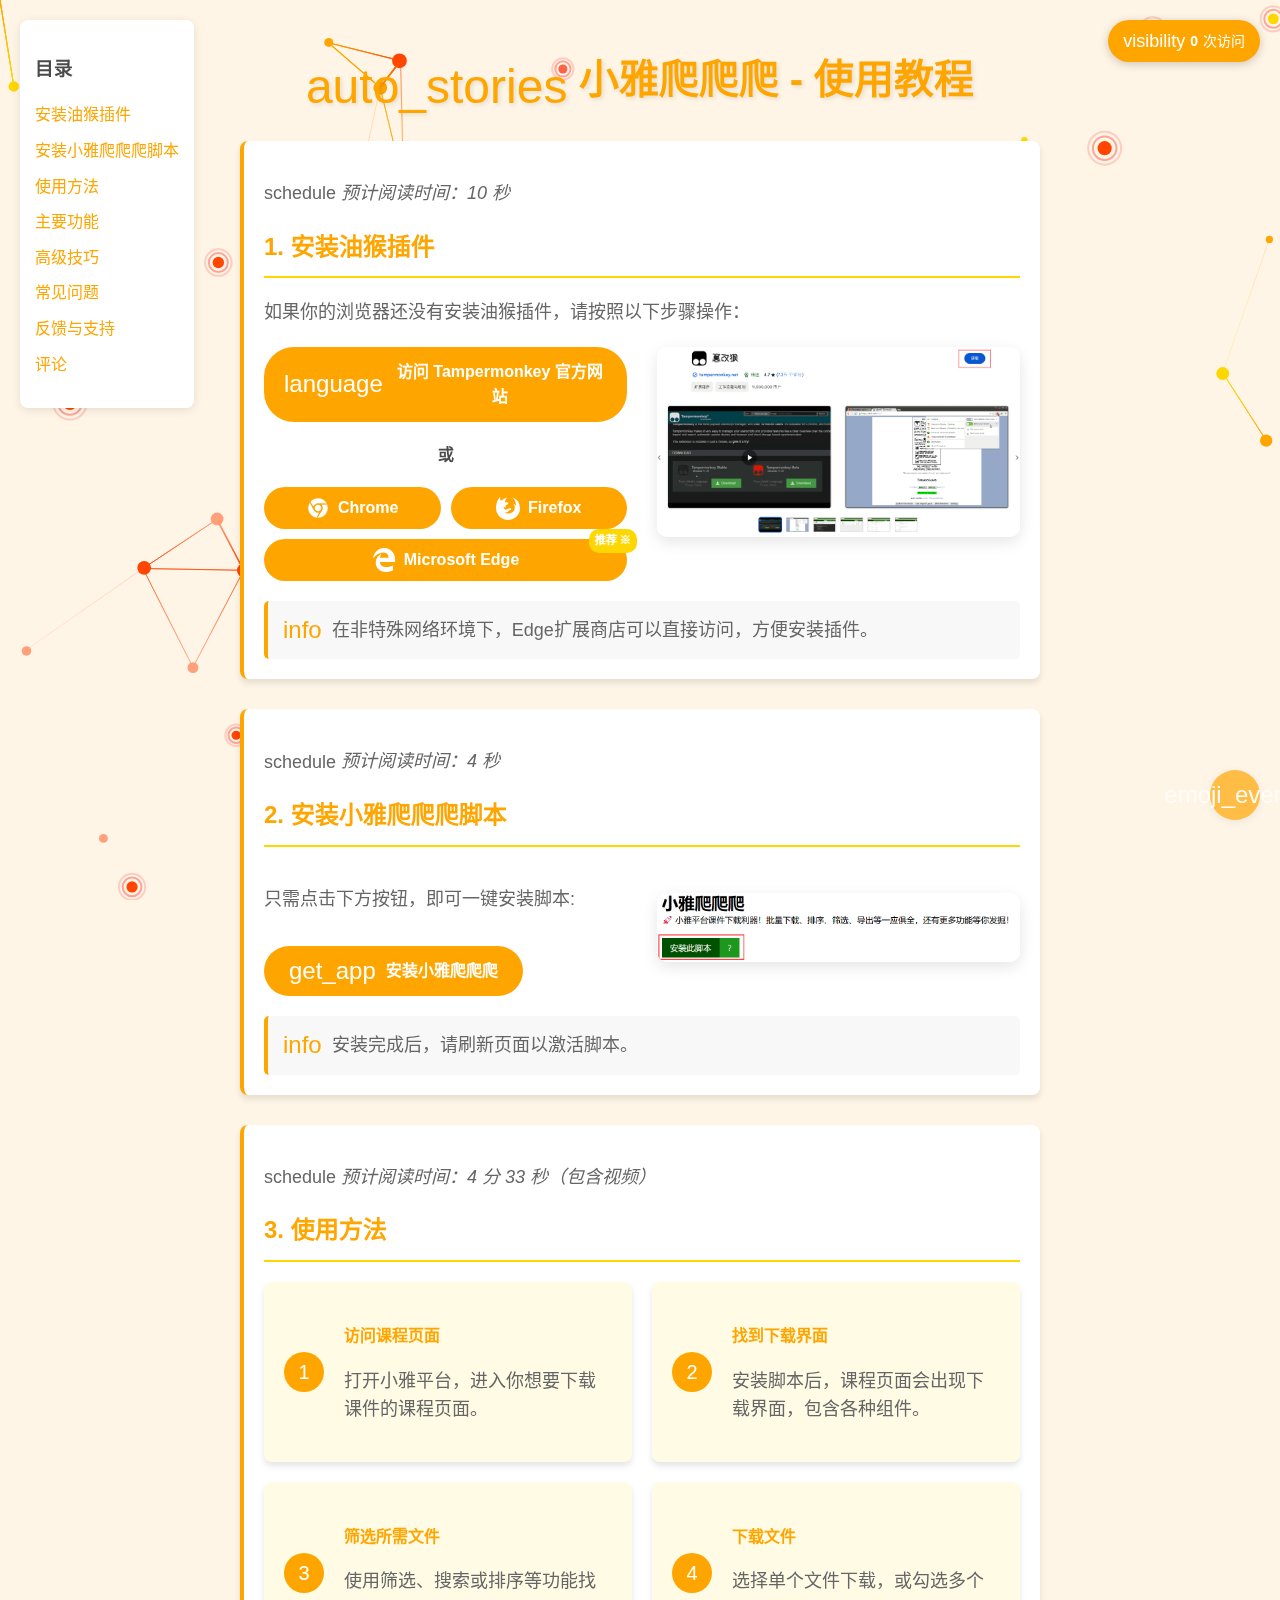
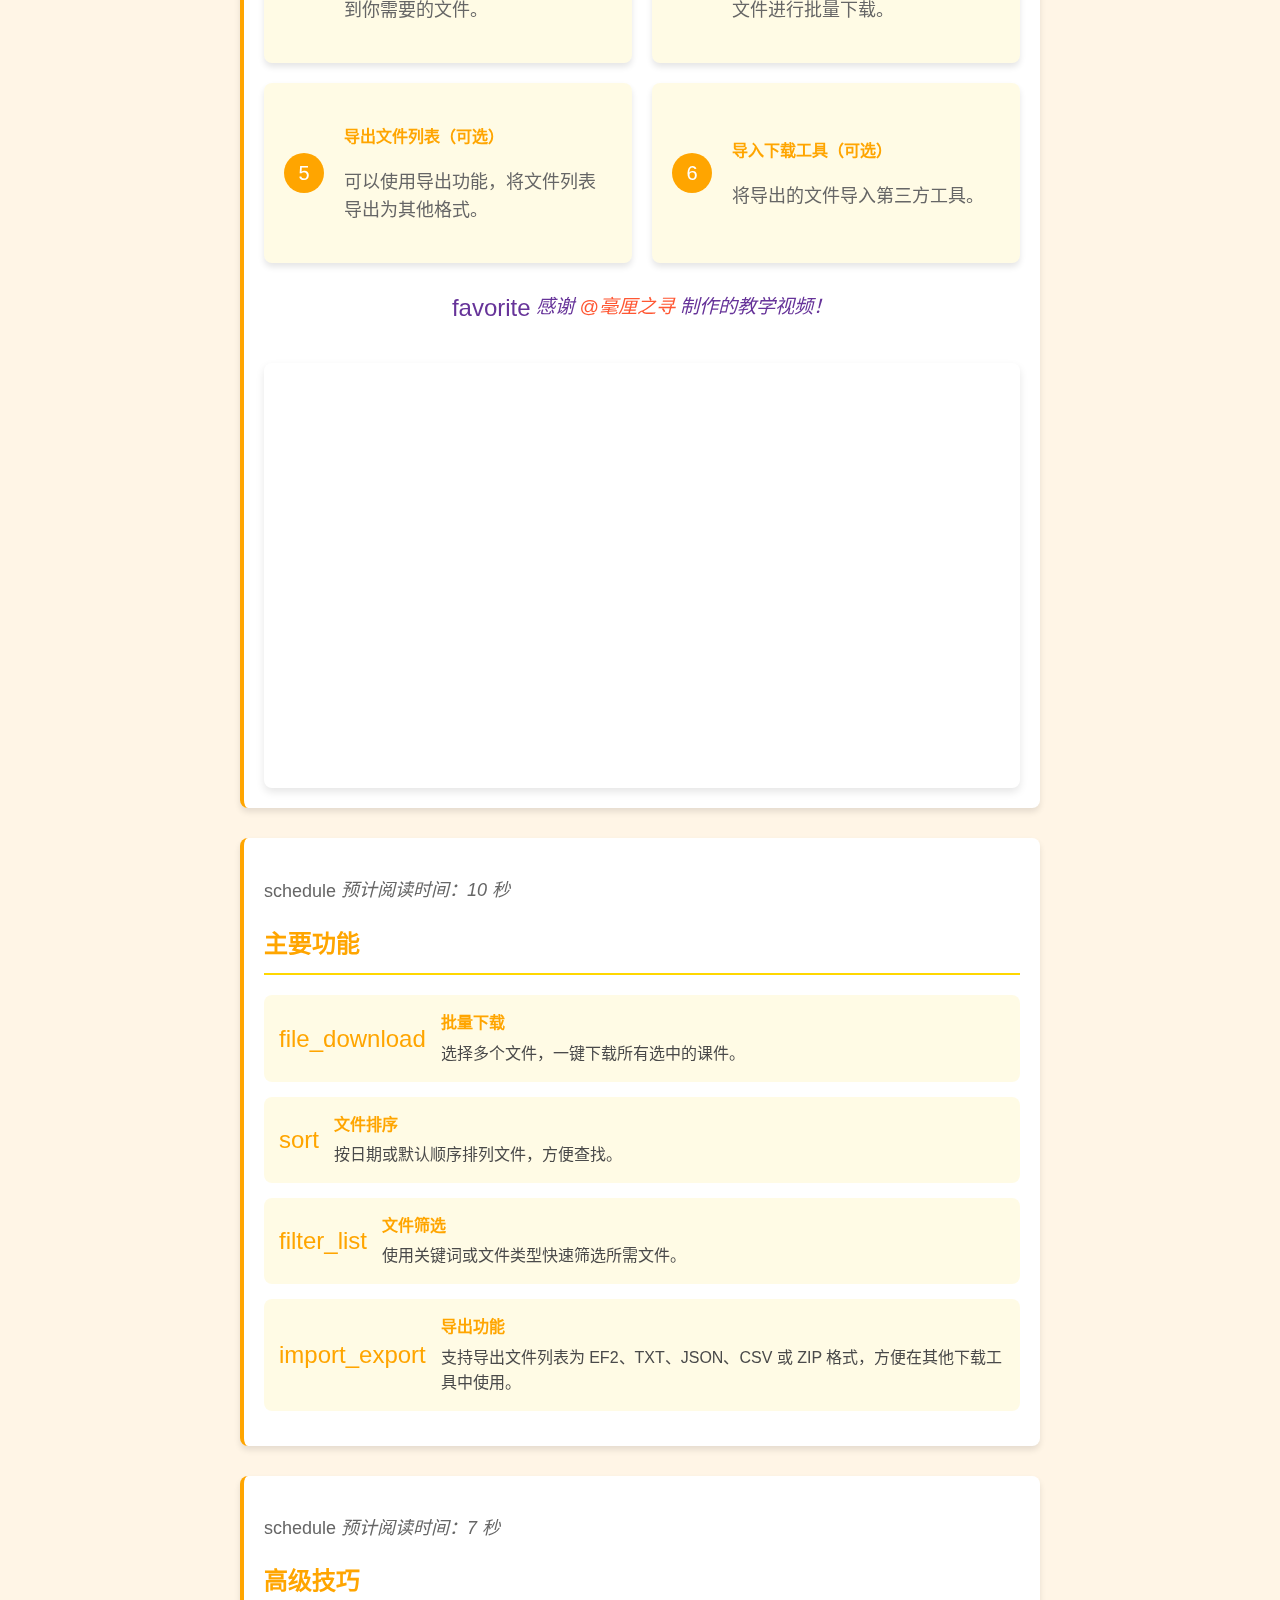
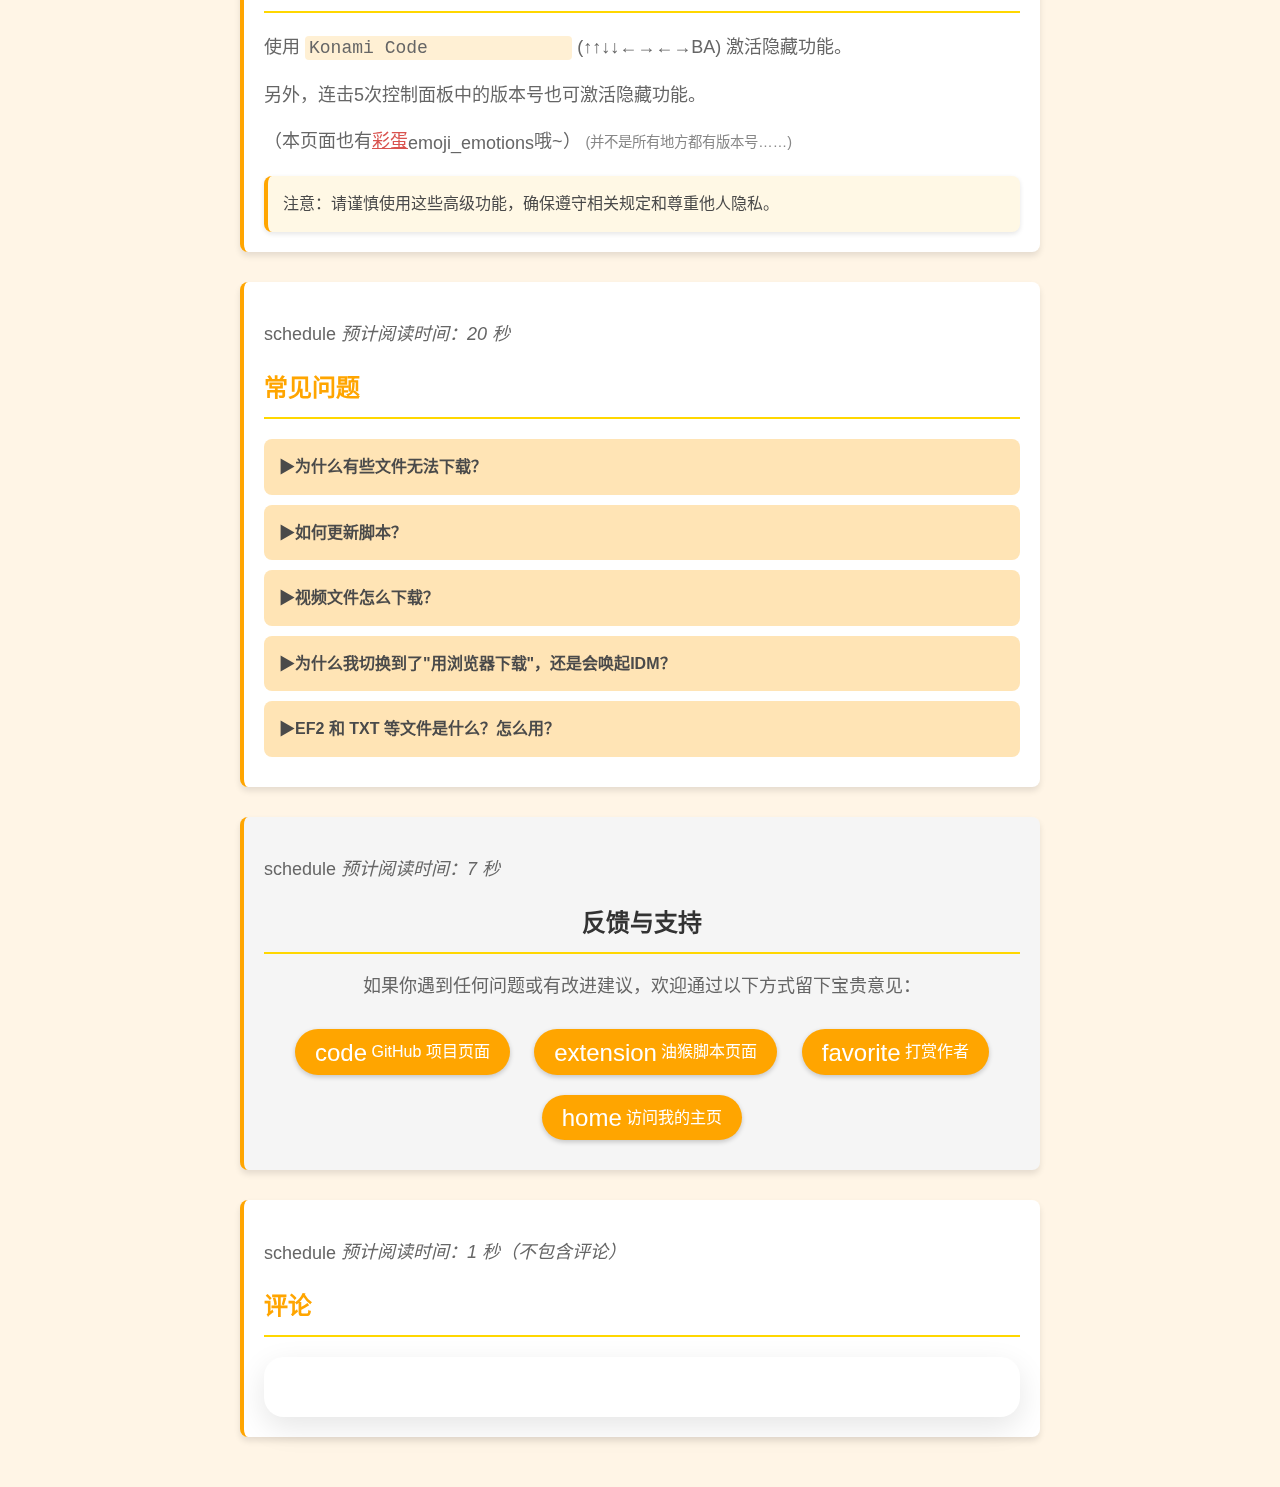
==== 小雅爬爬爬.html @ ee0d3dd4 "Add files via upload" ====
<!DOCTYPE html>
<html lang="zh-CN">

<head>
    <meta charset="UTF-8">
    <meta name="viewport" content="width=device-width, initial-scale=1.0">
    <title>小雅爬爬爬 - 使用教程</title>
    <link rel="stylesheet" type="text/css" href="CSS/stylesheet.css">
    <script src="https://cdn.jsdelivr.net/npm/leancloud-storage/dist/av-min.js"></script>
    <script src='//unpkg.com/valine/dist/Valine.min.js'></script>
</head>
<audio id="achievement-sound" preload="auto">
    <source src="audio/steam_achievement.mp3" type="audio/mpeg">
</audio>

<body>
    <div id="sound-prompt" class="sound-prompt">
        <i class="material-icons">volume_up</i>
        <span>点击或按任意键以启用声音</span>
    </div>
    <div id="progress-bar"></div>
    <div id="toc">
        <h3>目录</h3>
        <ul>
            <li><a href="#install-tampermonkey" class="toc-link">安装油猴插件</a></li>
            <li><a href="#install-script" class="toc-link">安装小雅爬爬爬脚本</a></li>
            <li><a href="#usage" class="toc-link">使用方法</a></li>
            <li><a href="#features" class="toc-link">主要功能</a></li>
            <li><a href="#advanced-tips" class="toc-link">高级技巧</a></li>
            <li><a href="#faq" class="toc-link">常见问题</a></li>
            <li><a href="#feedback" class="toc-link">反馈与支持</a></li>
            <li><a href="#comments" class="toc-link">评论</a></li>
        </ul>
    </div>
    <canvas id="background-canvas"></canvas>
    <h1><i class="material-icons" style="font-size: 1.2em; vertical-align: bottom;">auto_stories</i> 小雅爬爬爬 - 使用教程
    </h1>

    <div id="install-tampermonkey" class="section">
        <h2>1. 安装油猴插件</h2>
        <p>如果你的浏览器还没有安装油猴插件，请按照以下步骤操作：</p>
        <div class="install-tampermonkey-container">
            <div class="install-tampermonkey-text">
                <div class="install-options">
                    <a href="https://www.tampermonkey.net/" target="_blank" class="install-option">
                        <i class="material-icons">language</i>
                        访问 Tampermonkey 官方网站
                    </a>
                    <div class="or-divider">或</div>
                    <div class="browser-options">
                        <a href="https://chrome.google.com/webstore/detail/tampermonkey/dhdgffkkebhmkfjojejmpbldmpobfkfo?hl=zh-CN"
                            target="_blank" class="browser-option">
                            <svg class="icon" viewBox="0 0 1024 1024" xmlns="http://www.w3.org/2000/svg" width="24"
                                height="24">
                                <path
                                    d="M371.8 512c0 77.5 62.7 140.2 140.2 140.2S652.2 589.5 652.2 512 589.5 371.8 512 371.8 371.8 434.4 371.8 512z"
                                    fill="#ffffff"></path>
                                <path
                                    d="M900 362.4l-234.3 12.1c63.6 74.3 64.6 181.5 11.1 263.7l-188 289.2c78 4.2 158.4-12.9 231.2-55.2 180-104 253-322.1 180-509.8zM320.3 591.9L163.8 284.1C121 349.5 96 428 96 512c0 208 152.3 380.3 351.4 410.8l106.9-209.4c-96.6 18.2-189.9-34.8-234-121.5zM538.8 306.4l344.4 18.1C848 254.7 792.6 194 719.8 151.7 653.9 113.6 581.5 95.5 510.5 96c-122.5 0.5-242.2 55.2-322.1 154.5l128.2 196.9c32-91.9 124.8-146.7 222.2-141z"
                                    fill="#ffffff"></path>
                            </svg>
                            Chrome
                        </a>
                        <a href="https://addons.mozilla.org/zh-CN/firefox/addon/tampermonkey/" target="_blank"
                            class="browser-option">
                            <svg class="icon" viewBox="0 0 1024 1024" xmlns="http://www.w3.org/2000/svg" width="24"
                                height="24">
                                <path
                                    d="M516 1024q-161.714286 0-288.285714-86T39.428571 710.285714Q6.285714 635.428571 1.142857 538.285714t14.857143-190 63.428571-178.285714T181.714286 31.428571l-6.285715 160.571429q6.285714-8 38.857143-8.857143t40 8.857143q24-46.285714 91.714286-78.857143T480 79.428571q-30.857143 25.714286-68.285714 84.857143T378.285714 257.714286q14.285714 4.571429 35.714286 7.714285t36 4.285715 38.857143 2.285714 28.857143 1.714286q8.571429 2.857143 5.428571 26T505.714286 342.857143q-2.857143 4-9.428572 10.571428T464 373.714286t-57.714286 19.428571l8.571429 108-79.428572-38.285714q-10.285714 24.571429-4.285714 46.571428t20.571429 38 37.428571 23.714286 46.285714 3.714286q29.142857-5.142857 56-19.714286t47.714286-25.714286T581.142857 519.428571q34.857143 2.285714 51.142857 18.857143t11.142857 37.142857q-0.571429 1.142857-1.428571 3.142858t-4.857143 7.142857-10.285714 8.857143-18 6-26.571429 0.571428q-34.285714 54.285714-82.571428 77.428572T380 695.428571q42.285714 34.857143 92.857143 47.142858t96.285714 3.428571 88.285714-29.714286 73.142858-50 46-59.428571q24.571429-52 22.285714-110T777.428571 389.142857 732.571429 317.714286q49.714286 21.714286 78.285714 45.428571t44 64.285714q8.571429-97.142857-32.857143-196T702.285714 69.142857q151.428571 44 235.428572 159.714286T1024 524.571429q1.142857 72.571429-23.142857 145.714285T930.285714 806.285714t-108 112-141.428571 77.428572T516 1024z"
                                    fill="#ffffff" />
                            </svg>
                            Firefox
                        </a>
                        <a href="https://microsoftedge.microsoft.com/addons/detail/tampermonkey/iikmkjmpaadaobahmlepeloendndfphd"
                            target="_blank" class="browser-option recommended">
                            <svg class="icon" viewBox="0 0 1024 1024" xmlns="http://www.w3.org/2000/svg" width="24"
                                height="24">
                                <path
                                    d="M39.428571 454.285714h0.571429q9.142857-72 33.428571-138t65.714286-124 95.714286-100.571428T362.571429 24.571429 520.571429 0q132 0 236.571428 60.285714T925.142857 233.714286q59.428571 106.857143 59.428572 252.571428v107.428572H341.714286q0.571429 63.428571 30.571428 110T450.285714 773.714286t108.285715 32.571428 121.714285 1.714286 118.857143-26.571429T898.285714 733.142857v215.428572q-52.571429 31.428571-131.142857 52.571428t-178.571428 21.714286-180.571429-30.285714q-108-41.714286-178-142.285715T158.857143 637.714286q-1.714286-138.285714 63.428571-235.428572t185.714286-153.142857q-27.428571 34.285714-44.571429 71.714286T337.142857 412h362.857143q4.571429-44-4.571429-80t-26.857142-58-40.285715-38-46-23.428571-42.857143-11.714286-32-4.857143l-12.571428-0.571429q-77.142857 2.857143-148.285714 25.428572T218.857143 280.571429 118.285714 360.857143 39.428571 454.285714z"
                                    fill="#ffffff" />
                            </svg>
                            Microsoft Edge
                            <span class="recommended-badge">推荐 ※</span>
                        </a>
                    </div>
                </div>
            </div>
            <div class="install-tampermonkey-image">
                <img src="images/install-tampermonkey.png" alt="安装油猴插件截图" class="tampermonkey-screenshot">
            </div>
        </div>
        <div class="install-note">
            <i class="material-icons">info</i>
            <p>在非特殊网络环境下，Edge扩展商店可以直接访问，方便安装插件。</p>
        </div>
    </div>

    <div id="install-script" class="section">
        <h2>2. 安装小雅爬爬爬脚本</h2>
        <div class="install-container">
            <div class="install-text">
                <p>只需点击下方按钮，即可一键安装脚本:</p>
                <a href="https://greasyfork.org/zh-CN/scripts/488536-%E5%B0%8F%E9%9B%85%E7%88%AC%E7%88%AC%E7%88%AC"
                    target="_blank" class="install-button">
                    <i class="material-icons">get_app</i>
                    安装小雅爬爬爬
                </a>
            </div>
            <div class="install-image">
                <img src="images/install-script.png" alt="安装脚本界面截图" class="install-screenshot">
            </div>
        </div>
        <div class="install-note">
            <i class="material-icons">info</i>
            <p>安装完成后，请刷新页面以激活脚本。</p>
        </div>
    </div>

    <div id="usage" class="section">
        <h2>3. 使用方法</h2>
        <div class="usage-steps">
            <div class="step">
                <div class="step-number">1</div>
                <div class="step-content">
                    <h4>访问课程页面</h4>
                    <p>打开小雅平台，进入你想要下载课件的课程页面。</p>
                </div>
            </div>
            <div class="step">
                <div class="step-number">2</div>
                <div class="step-content">
                    <h4>找到下载界面</h4>
                    <p>安装脚本后，课程页面会出现下载界面，包含各种组件。</p>
                </div>
            </div>
            <div class="step">
                <div class="step-number">3</div>
                <div class="step-content">
                    <h4>筛选所需文件</h4>
                    <p>使用筛选、搜索或排序等功能找到你需要的文件。</p>
                </div>
            </div>
            <div class="step">
                <div class="step-number">4</div>
                <div class="step-content">
                    <h4>下载文件</h4>
                    <p>选择单个文件下载，或勾选多个文件进行批量下载。</p>
                </div>
            </div>
            <div class="step">
                <div class="step-number">5</div>
                <div class="step-content">
                    <h4>导出文件列表（可选）</h4>
                    <p>可以使用导出功能，将文件列表导出为其他格式。</p>
                </div>
            </div>
            <div class="step">
                <div class="step-number">6</div>
                <div class="step-content">
                    <h4>导入下载工具（可选）</h4>
                    <p>将导出的文件导入第三方工具。</p>
                </div>
            </div>
        </div>
        <div class="video-wrapper">
            <p class="video-credit">
                <span class="material-icons pulse">favorite</span>
                感谢 <a href="https://space.bilibili.com/447984324" target="_blank">@毫厘之寻</a> 制作的教学视频！
            </p>
            <div class="video-container">
                <iframe
                    src="//player.bilibili.com/player.html?isOutside=true&aid=112854359345642&bvid=BV192ereHEfa&cid=500001628619331&p=1&autoplay=0"
                    allowfullscreen></iframe>
            </div>
        </div>
    </div>

    <div id="features" class="section">
        <h2>主要功能</h2>
        <div class="feature">
            <i class="material-icons feature-icon">file_download</i>
            <div class="feature-content">
                <div class="feature-title">批量下载</div>
                <div>选择多个文件，一键下载所有选中的课件。</div>
            </div>
        </div>
        <div class="feature">
            <i class="material-icons feature-icon">sort</i>
            <div class="feature-content">
                <div class="feature-title">文件排序</div>
                <div>按日期或默认顺序排列文件，方便查找。</div>
            </div>
        </div>
        <div class="feature">
            <i class="material-icons feature-icon">filter_list</i>
            <div class="feature-content">
                <div class="feature-title">文件筛选</div>
                <div>使用关键词或文件类型快速筛选所需文件。</div>
            </div>
        </div>
        <div class="feature">
            <i class="material-icons feature-icon">import_export</i>
            <div class="feature-content">
                <div class="feature-title">导出功能</div>
                <div>支持导出文件列表为 EF2、TXT、JSON、CSV 或 ZIP 格式，方便在其他下载工具中使用。</div>
            </div>
        </div>
    </div>


    <div id="advanced-tips" class="section">
        <h2>高级技巧</h2>
        <p>使用 <code>Konami Code<span class="hidden-text">(Fxxk Konami)</span></code> (↑↑↓↓←→←→BA) 激活隐藏功能。</p>
        <p>另外，连击5次控制面板中的版本号也可激活隐藏功能。</p>
        <p>（本页面也有<span id="easter-egg-trigger">彩蛋</span><i class="material-icons"
                style="font-size: 1em; vertical-align: middle; cursor: pointer;">emoji_emotions</i>哦~）
            <span style="font-size: 0.8em; color: #888;">(并不是所有地方都有版本号……)</span>
        </p>
        <div class="note">
            注意：请谨慎使用这些高级功能，确保遵守相关规定和尊重他人隐私。
        </div>
    </div>

    <div id="faq" class="section">
        <h2>常见问题</h2>
        <details>
            <summary class="faq-toggle">为什么有些文件无法下载？</summary>
            <div class="faq-content">
                <p>确保你能正常访问这些文件，并检查网络连接是否正常。</p>
            </div>
        </details>
        <details>
            <summary class="faq-toggle">如何更新脚本？</summary>
            <div class="faq-content">
                <p>脚本会自动检查更新，你也可以在油猴扩展中手动检查更新。</p>
            </div>
        </details>
        <details>
            <summary class="faq-toggle">视频文件怎么下载？</summary>
            <div class="faq-content">
                <p>脚本支持抓取视频链接，可以复制或直接打开下载。</p>
            </div>
        </details>
        <details>
            <summary class="faq-toggle">为什么我切换到了"用浏览器下载"，还是会唤起IDM？</summary>
            <div class="faq-content">
                <p>IDM会截获大多数下载请求，必要的话可以关闭IDM的浏览器插件。</p>
            </div>
        </details>
        <details>
            <summary class="faq-toggle">EF2 和 TXT 等文件是什么？怎么用？</summary>
            <div class="faq-content">
                <p>导出文件列表为 EF2、TXT、JSON、CSV 或 ZIP 格式，可以方便地将下载链接导入到其他下载工具或软件中。
                <ul>
                    <li><strong>EF2:</strong> 专门用于存储下载链接的格式，可以被IDM识别。 <strong class="badge">IDM专属</strong></li>
                    <li><strong>TXT:</strong> 纯文本文件，可以导入至绝大多数下载工具中。 <strong class="badge">几乎通用</strong></li>
                    <li><strong>JSON:</strong> 轻量级的数据交换格式，可以被许多编程语言解析。 <strong class="badge">结构化数据</strong></li>
                    <li><strong>CSV:</strong> 以逗号分隔值的表格数据格式，可以被电子表格软件打开。 <strong class="badge">电子表格</strong></li>
                    <li><strong>ZIP:</strong> 压缩文件格式，可以将多个文件打包成一个文件。 <strong class="badge">压缩文件</strong></li>
                </ul>
            </div>
        </details>
    </div>

    <div id="feedback" class="section">
        <h2>反馈与支持</h2>
        <p>如果你遇到任何问题或有改进建议，欢迎通过以下方式留下宝贵意见：</p>
        <div class="feedback-buttons">
            <a href="https://github.com/zygame1314/XiaoyaDownloader" target="_blank" class="feedback-button">
                <i class="material-icons">code</i>
                <span>GitHub 项目页面</span>
            </a>
            <a href="https://greasyfork.org/zh-CN/scripts/488536-%E5%B0%8F%E9%9B%85%E7%88%AC%E7%88%AC%E7%88%AC"
                target="_blank" class="feedback-button">
                <i class="material-icons">extension</i>
                <span>油猴脚本页面</span>
            </a>
            <a href="#" class="feedback-button" id="donateButton">
                <i class="material-icons">favorite</i>
                <span>打赏作者</span>
            </a>
            <a href="https://zygame1314.site" target="_blank" class="feedback-button">
                <i class="material-icons">home</i> 访问我的主页
            </a>
        </div>
    </div>

    <div id="visit-counter">
        <i class="material-icons">visibility</i>
        <span id="pageviews">0</span> 次访问
    </div>

    <div id="comments" class="section">
        <h2>评论</h2>
        <div id="vcomments"></div>
    </div>

    <div id="donateModal" class="modal">
        <div class="modal-content">
            <span class="close">&times;</span>
            <h2>谢谢你的好意！</h2>
            <p class="emoji">( ˶ˆ꒳ˆ˵ )</p>
            <p>打赏就不用啦~</p>
            <p>你的支持就是我最大的动力！</p>
            <div class="heart-container">
                <div class="heart"></div>
            </div>
        </div>
    </div>

    <button id="back-to-top" title="返回顶部">
        <span class="material-icons">arrow_upward</span>
    </button>

    <div id="transition-ball">
        <canvas id="particle-canvas"></canvas>
    </div>

    <div id="achievement-popup">
        <div class="achievement-content">
            <img src="" alt="成就图标" id="achievement-icon">
            <div class="achievement-text">
                <h3 id="achievement-title">成就名称</h3>
                <p id="achievement-description">成就描述</p>
            </div>
        </div>
    </div>

    <button id="view-achievements" title="查看成就">
        <span class="material-icons">emoji_events</span>
    </button>

    <div id="achievements-modal" class="modal">
        <div class="modal-content">
            <span class="close">&times;</span>
            <h2>成就列表</h2>
            <div id="achievements-list-container">
                <div id="achievements-list"></div>
            </div>
            <div id="pagination">
                <button id="prev-page">上一页</button>
                <span id="page-info"></span>
                <button id="next-page">下一页</button>
            </div>
        </div>
    </div>

    <script src="JavaScript/main.js"></script>
</body>

</html>
---- CSS/stylesheet.css ----
:root {
    --primary-color: #FFA500;
    --secondary-color: #FFD700;
    --background-color: #FFF5E6;
    --text-color: #4A4A4A;
    --section-bg-color: #FFFFFF;
    --achievement-bg-color: #f0f0f0;
    --achievement-unlocked-bg-color: #e6ffe6;
    --achievement-locked-color: #888;
    --achievement-unlocked-color: #4CAF50;
    --modal-bg-color: #fefefe;
    --icon-color: white;
}

body {
    position: relative;
    z-index: 1;
    font-family: 'Microsoft YaHei', Arial, sans-serif;
    line-height: 1.6;
    color: var(--text-color);
    max-width: 800px;
    margin: 0 auto;
    padding: 20px;
    background-color: var(--background-color);
}

/* 夜间模式样式 */
body.night-mode {
    --background-color: #333;
    --text-color: #fff;
    --section-bg-color: #444;
    --achievement-bg-color: #555;
    --achievement-unlocked-bg-color: #2a472a;
    --achievement-locked-color: #aaa;
    --achievement-unlocked-color: #6FBF73;
    --modal-bg-color: #222;
    --icon-color: #555;
}

body.night-mode .badge {
    background-color: #FFD700;
    color: black;
}

body.night-mode .section {
    background-color: #444;
    box-shadow: 0 2px 5px rgba(0, 0, 0, 0.3);
}

body.night-mode #toc {
    background-color: #222;
    color: #ddd;
}

body.night-mode #toc a {
    color: #f0f0f0;
}

body.night-mode #toc a:hover,
body.night-mode #toc a.active {
    color: #fda400;
}

body.night-mode summary {
    background-color: #333;
    color: #eee;
}

body.night-mode .recommended-badge {
    background-color: #ffc107;
    color: #343a40;
}

body.night-mode .install-note {
    background-color: #343a40;
    border-left-color: #ffc107;
}

body.night-mode .install-note .material-icons {
    color: #ffc107;
}

body.night-mode .install-note p {
    color: #f8f9fa;
}

body.night-mode #advanced-tips .note {
    background-color: #3e3e3e;
    border-left-color: #ff9800;
    color: #f8f9fa;
}

body.night-mode .install-option,
body.night-mode .browser-option {
    background-color: #343a40;
    color: #f8f9fa;
    border: 1px solid #555;
    box-shadow: 0 2px 4px rgba(0, 0, 0, 0.2);
}

body.night-mode .install-button {
    background-color: #343a40;
    color: #f8f9fa;
    border: 1px solid #555;
    box-shadow: 0 2px 4px rgba(0, 0, 0, 0.2);
}

body.night-mode .install-option:hover,
body.night-mode .browser-option:hover {
    background-color: #454d55;
    color: #f8f9fa;
    border-color: #6c757d;
    box-shadow: 0 4px 8px rgba(0, 0, 0, 0.3);
}

body.night-mode .install-button:hover {
    background-color: #454d55;
    color: #f8f9fa;
    border-color: #6c757d;
    box-shadow: 0 4px 8px rgba(0, 0, 0, 0.3);
}

body.night-mode #feedback {
    background-color: #222;
    color: #eee;
}

body.night-mode #feedback h2 {
    color: #fff;
}

body.night-mode .feedback-button {
    background-color: #555;
    color: #fff;
}

body.night-mode .feedback-button:hover {
    background-color: #777;
}

/* 图片样式 */
img {
    max-width: 100%;
    height: auto;
    border-radius: 8px;
    box-shadow: 0 4px 6px rgba(0, 0, 0, 0.1);
}

/* 标题样式 */
h1 {
    color: var(--primary-color);
    text-align: center;
    font-size: 2.5em;
    margin-bottom: 30px;
    text-shadow: 2px 2px 4px rgba(0, 0, 0, 0.1);
    animation: fadeInDown 1s ease-out;
}

/* 安装油猴插件部分样式 */
.install-tampermonkey-container {
    display: flex;
    gap: 30px;
    margin-top: 20px;
}

.install-tampermonkey-text {
    flex: 1;
}

.install-tampermonkey-image {
    flex: 1;
}

.tampermonkey-screenshot {
    max-width: 100%;
    border-radius: 10px;
    box-shadow: 0 5px 15px rgba(0, 0, 0, 0.1);
    transition: transform 0.3s ease, box-shadow 0.3s ease;
}

.tampermonkey-screenshot:hover {
    transform: translateY(-5px);
    box-shadow: 0 8px 20px rgba(0, 0, 0, 0.15);
}

.install-options {
    display: flex;
    flex-direction: column;
    gap: 20px;
}

.install-option,
.browser-option {
    display: inline-flex;
    align-items: center;
    justify-content: center;
    background-color: var(--primary-color);
    color: white;
    padding: 12px 20px;
    border-radius: 30px;
    text-decoration: none;
    font-weight: bold;
    transition: all 0.3s ease;
    text-align: center;
}

.install-option:hover,
.browser-option:hover {
    background-color: var(--secondary-color);
    transform: translateY(-3px);
    box-shadow: 0 5px 15px rgba(0, 0, 0, 0.1);
}

.install-option .material-icons,
.browser-option svg {
    margin-right: 10px;
    flex-shrink: 0;
}

.install-option span,
.browser-option span {
    flex: 1;
    text-align: center;
}

.or-divider {
    text-align: center;
    font-weight: bold;
    color: var(--text-color);
}

.browser-options {
    display: flex;
    gap: 10px;
    flex-wrap: wrap;
}

.browser-option {
    flex: 1;
    min-width: 120px;
    justify-content: center;
    display: flex;
    align-items: center;
    padding: 8px 12px;
}

.browser-option svg {
    width: 24px;
    height: 24px;
    margin-right: 8px;
    flex-shrink: 0;
}

.recommended {
    position: relative;
}

.recommended-badge {
    position: absolute;
    top: -10px;
    right: -10px;
    background-color: var(--secondary-color);
    color: white;
    font-size: 0.7em;
    padding: 3px 6px;
    border-radius: 10px;
}

.install-note {
    display: flex;
    align-items: center;
    background-color: #f8f8f8;
    border-left: 4px solid var(--primary-color);
    padding: 15px;
    margin-top: 20px;
    border-radius: 5px;
}

.install-note .material-icons {
    color: var(--primary-color);
    margin-right: 10px;
    font-size: 24px;
}

.install-note p {
    margin: 0;
    color: #666;
}

@media (max-width: 768px) {
    .install-tampermonkey-container {
        flex-direction: column;
    }

    .install-tampermonkey-image {
        order: -1;
    }

    .browser-options {
        flex-direction: column;
    }
}

/* 问号提示样式 */
.question-mark {
    display: inline-block;
    font-size: 14px;
    color: #666;
    cursor: pointer;
    transition: transform 0.2s ease, box-shadow 0.2s ease;
}

.question-mark:hover {
    transform: scale(1.1);
}

.tooltip-trigger {
    position: relative;
    display: inline-block;
}

.tooltip-trigger:hover::after {
    content: attr(data-tooltip);
    position: absolute;
    top: 100%;
    left: 50%;
    transform: translateX(-50%);
    background-color: #333;
    color: #fff;
    padding: 5px 10px;
    border-radius: 4px;
    font-size: 12px;
    white-space: nowrap;
    z-index: 10;
    opacity: 1;
    visibility: visible;
    transition: opacity 0.3s, visibility 0.3s;
}

.tooltip-trigger::after {
    opacity: 0;
    visibility: hidden;
}

body.night-mode .question-mark {
    color: #ccc;
}

body.night-mode .tooltip-trigger:hover::after {
    background-color: #fff;
    color: #333;
}

/* 淡入动画 */
@keyframes fadeInDown {
    from {
        opacity: 0;
        transform: translateY(-20px);
    }

    to {
        opacity: 1;
        transform: translateY(0);
    }
}

/* 章节样式 */
.section {
    background-color: var(--section-bg-color);
    border-radius: 8px;
    padding: 20px;
    margin-bottom: 30px;
    box-shadow: 0 4px 6px rgba(0, 0, 0, 0.1);
    transition: transform 0.3s ease, box-shadow 0.3s ease;
    border-left: 4px solid var(--primary-color);
}

.section:hover {
    transform: translateY(-5px);
    box-shadow: 0 6px 12px rgba(0, 0, 0, 0.15);
}

.section h2 {
    color: var(--primary-color);
    border-bottom: 2px solid var(--secondary-color);
    padding-bottom: 10px;
    margin-bottom: 20px;
}

/* 功能特性样式 */
.feature {
    display: flex;
    align-items: center;
    margin-bottom: 15px;
    padding: 15px;
    border-radius: 8px;
    background-color: rgba(255, 215, 0, 0.1);
    transition: transform 0.2s ease;
}

.feature:hover {
    transform: translateX(5px);
}

.feature-icon {
    margin-right: 15px;
    color: var(--primary-color);
    font-size: 24px;
}

.feature-title {
    font-weight: bold;
    color: var(--primary-color);
    margin-bottom: 5px;
}

/* 代码样式 */
code {
    background-color: #FFF0D4;
    padding: 2px 4px;
    border-radius: 4px;
    font-family: 'Courier New', Courier, monospace;
}

/* 高级技巧部分 */
#advanced-tips .note {
    background-color: #fff8e5;
    border-left: 4px solid #ffa500;
    padding: 15px;
    margin-top: 20px;
    border-radius: 8px;
    box-shadow: 0 2px 5px rgba(0, 0, 0, 0.1);
}

/* 安装脚本部分样式 */
.install-container {
    display: flex;
    align-items: center;
    gap: 30px;
    margin-top: 20px;
}

.install-text {
    flex: 1;
}

.install-image {
    flex: 1;
}

.install-screenshot {
    max-width: 100%;
    border-radius: 10px;
    box-shadow: 0 5px 15px rgba(0, 0, 0, 0.1);
    transition: transform 0.3s ease, box-shadow 0.3s ease;
}

.install-screenshot:hover {
    transform: translateY(-5px);
    box-shadow: 0 8px 20px rgba(0, 0, 0, 0.15);
}

.install-button {
    display: inline-flex;
    align-items: center;
    background-color: var(--primary-color);
    color: white;
    padding: 12px 25px;
    border-radius: 30px;
    text-decoration: none;
    font-weight: bold;
    transition: all 0.3s ease;
    margin-top: 15px;
}

.install-button:hover {
    background-color: var(--secondary-color);
    transform: translateY(-3px);
    box-shadow: 0 5px 15px rgba(0, 0, 0, 0.1);
}

.install-button .material-icons {
    margin-right: 10px;
}

@media (max-width: 768px) {
    .install-container {
        flex-direction: column;
    }

    .install-image {
        order: -1;
    }
}

/* 列表样式 */
.section ul {
    list-style-type: none;
    padding-left: 0;
}

.section ul li {
    margin-bottom: 10px;
    position: relative;
    padding-left: 20px;
}

.section ul li::before {
    content: '•';
    color: var(--primary-color);
    position: absolute;
    left: 0;
    top: 0;
}

/* 常见问题样式 */
.faq-toggle {
    font-weight: bold;
    cursor: pointer;
    user-select: none;
    display: block;
    padding: 15px;
    background-color: #FFE4B5;
    border-radius: 8px;
    margin-bottom: 10px;
    transition: background-color 0.3s, transform 0.2s;
}

.faq-toggle:hover {
    background-color: #FFD700;
    transform: translateX(5px);
}

.faq-toggle::before {
    content: '▶ ';
    display: inline-block;
    transition: transform 0.3s;
}

details[open] .faq-toggle::before {
    transform: rotate(90deg);
}

.faq-content {
    max-height: 0;
    overflow: hidden;
    opacity: 0;
    transition: max-height 0.4s ease-out, opacity 0.3s ease-out, padding 0.3s ease-out;
    visibility: hidden;
}

details[open] .faq-content {
    max-height: 5000px;
    opacity: 1;
    visibility: visible;
}

/* 隐藏文本样式 */
.hidden-text {
    color: transparent;
    transition: color 0.3s ease;
}

.hidden-text:hover {
    color: var(--text-color);
}

/* 背景画布样式 */
#background-canvas {
    position: fixed;
    top: 0;
    left: 0;
    width: 100%;
    height: 100%;
    z-index: -1;
}

/* 媒体查询 */
@media (max-width: 1200px) {
    body {
        padding: 10px;
    }

    #toc {
        display: none;
    }

    .section {
        padding: 15px;
    }
}

/* 滚动行为 */
html {
    scroll-behavior: smooth;
}

/* 徽章样式 */
.badge {
    background-color: #FFA500;
    color: white;
    padding: 3px 6px;
    border-radius: 6px;
    font-size: 13px;
    transition: all 0.2s ease;
}

.badge:hover {
    transform: scale(1.1);
    box-shadow: 0 2px 5px rgba(0, 0, 0, 0.2);
}

/* 返回顶部按钮样式 */
#back-to-top {
    position: fixed;
    bottom: 20px;
    right: 20px;
    background-color: var(--primary-color);
    ;
    color: var(--icon-color);
    border: none;
    border-radius: 50%;
    width: 50px;
    height: 50px;
    text-align: center;
    font-size: 24px;
    cursor: pointer;
    transition: background-color 0.3s, transform 0.3s, opacity 0.3s;
    opacity: 0.7;
    box-shadow: 0 2px 10px rgba(0, 0, 0, 0.1);
    display: none;
    justify-content: center;
    align-items: center;
}

#back-to-top:hover {
    background-color: var(--secondary-color);
    transform: translateY(-3px);
    opacity: 1;
}

#back-to-top:active {
    transform: translateY(0);
}

/* Material Icons 字体 */
@font-face {
    font-family: 'Material Icons';
    font-style: normal;
    font-weight: 400;
    src: url(https://fonts.gstatic.com/s/materialicons/v139/flUhRq6tzZclQEJ-Vdg-IuiaDsNc.woff2) format('woff2');
}

.material-icons {
    vertical-align: middle;
    font-family: 'Material Icons', 'FontAwesome', 'Glyphicons', Arial, sans-serif;
    font-weight: normal;
    font-style: normal;
    font-size: 24px;
    line-height: 1;
    letter-spacing: normal;
    text-transform: none;
    display: inline-block;
    white-space: nowrap;
    word-wrap: normal;
    direction: ltr;
    -webkit-font-feature-settings: 'liga';
    font-feature-settings: 'liga';
    -webkit-font-smoothing: antialiased;
}

/* 目录样式 */
#toc {
    position: fixed;
    top: 20px;
    left: 20px;
    background-color: white;
    padding: 15px;
    border-radius: 8px;
    box-shadow: 0 2px 10px rgba(0, 0, 0, 0.1);
    max-width: 250px;
    display: none;
}

#toc ul {
    list-style-type: none;
    padding-left: 0;
}

#toc li {
    margin-bottom: 10px;
}

#toc a {
    color: var(--primary-color);
    text-decoration: none;
    transition: color 0.3s;
}

#toc a:hover,
#toc a.active {
    color: var(--secondary-color);
}

@media (min-width: 1200px) {
    #toc {
        display: block;
    }
}

/* 代码块样式 */
pre {
    background-color: #f4f4f4;
    border-left: 4px solid var(--primary-color);
    padding: 15px;
    overflow-x: auto;
}

/* 反馈与支持样式 */
#feedback {
    text-align: center;
    background-color: #f5f5f5;
    padding: 20px;
    border-radius: 8px;
    margin-top: 20px;
}

#feedback h2 {
    color: #333;
    margin-bottom: 15px;
}

.feedback-link i {
    margin-right: 10px;
    font-size: 24px;
}

.feedback-link span {
    font-size: 16px;
}

.feedback-button {
    display: inline-block;
    margin: 10px;
    padding: 10px 20px;
    background-color: var(--primary-color);
    color: white;
    text-decoration: none;
    border-radius: 25px;
    transition: background-color 0.3s, transform 0.3s;
    box-shadow: 0 2px 5px rgba(0, 0, 0, 0.2);
}

.feedback-button:hover {
    background-color: var(--secondary-color);
    transform: translateY(-3px);
    box-shadow: 0 4px 8px rgba(0, 0, 0, 0.3);
}

/* 模态框样式 */
.modal {
    display: none;
    position: fixed;
    z-index: 1000;
    left: 0;
    top: 0;
    width: 100%;
    height: 100%;
    background-color: rgba(0, 0, 0, 0.4);
    transition: opacity 0.3s ease-in-out;
}

.modal-content {
    background-color: #fefefe;
    margin: 15% auto;
    padding: 30px;
    border: none;
    width: 80%;
    max-width: 400px;
    border-radius: 15px;
    text-align: center;
    box-shadow: 0 5px 15px rgba(0, 0, 0, 0.3);
    animation: zoomIn 0.3s ease forwards;
}

.close {
    color: var(--text-color);
    float: right;
    font-size: 28px;
    font-weight: bold;
    cursor: pointer;
    transition: color 0.3s ease;
}

.close:hover,
.close:focus {
    color: var(--primary-color);
}

h2 {
    color: #333;
    margin-bottom: 20px;
}

.emoji {
    font-size: 36px;
    margin: 20px 0;
}

p {
    color: #666;
    font-size: 18px;
    line-height: 1.6;
}

.heart-container {
    margin-top: 30px;
}

.heart {
    display: inline-block;
    width: 50px;
    height: 50px;
    background-color: #ff4b4b;
    transform: rotate(45deg);
    animation: heartbeat 1.2s infinite;
}

.heart:before,
.heart:after {
    content: '';
    width: 50px;
    height: 50px;
    background-color: #ff4b4b;
    border-radius: 50%;
    position: absolute;
}

.heart:before {
    top: -25px;
    left: 0;
}

.heart:after {
    top: 0;
    left: -25px;
}

@keyframes heartbeat {
    0% {
        transform: rotate(45deg) scale(0.8);
    }

    5% {
        transform: rotate(45deg) scale(0.9);
    }

    10% {
        transform: rotate(45deg) scale(0.8);
    }

    15% {
        transform: rotate(45deg) scale(1);
    }

    50% {
        transform: rotate(45deg) scale(0.8);
    }

    100% {
        transform: rotate(45deg) scale(0.8);
    }
}

@keyframes zoomIn {
    from {
        transform: scale(0.5);
        opacity: 0;
    }

    to {
        transform: scale(1);
        opacity: 1;
    }
}

@keyframes fadeIn {
    from {
        opacity: 0;
    }

    to {
        opacity: 1;
    }
}

@keyframes blink {

    0%,
    100% {
        opacity: 1;
    }

    50% {
        opacity: 0.8;
    }
}

@keyframes pulse {
    0% {
        box-shadow: 0 0 50px rgba(0, 0, 0, 0.8);
    }

    100% {
        box-shadow: 0 0 100px rgba(99, 99, 99, 0.8);
    }
}

@keyframes slideUp {
    0% {
        transform: translateY(100px);
        opacity: 0;
    }

    100% {
        transform: translateY(0);
        opacity: 1;
    }
}

@keyframes slideDown {
    0% {
        transform: translateY(0);
        opacity: 1;
    }

    100% {
        transform: translateY(100px);
        opacity: 0;
    }
}

.modal.show {
    opacity: 1;
    display: block;
    animation: fadeIn 0.3s ease forwards;
}

.modal.hide {
    animation: fadeOut 0.3s;
    opacity: 0;
}

@keyframes fadeOut {
    from {
        opacity: 1;
    }

    to {
        opacity: 0;
    }
}

/* 使用方法步骤样式 */
.usage-steps {
    display: grid;
    grid-template-columns: repeat(auto-fit, minmax(250px, 1fr));
    gap: 20px;
}

.step {
    display: flex;
    align-items: center;
    border-radius: 8px;
    padding: 20px;
    background-color: rgba(255, 215, 0, 0.1);
    transition: transform 0.3s ease, box-shadow 0.3s ease;
    box-shadow: 0 4px 6px rgba(0, 0, 0, 0.1);
}

.step:hover {
    transform: translateY(-5px);
    box-shadow: 0 6px 12px rgba(0, 0, 0, 0.15);
}

.step-number {
    display: flex;
    justify-content: center;
    align-items: center;
    width: 40px;
    height: 40px;
    border-radius: 50%;
    background-color: var(--primary-color);
    color: white;
    font-size: 20px;
    margin-right: 20px;
}

.step-content {
    flex: 1;
}

.step-content h4 {
    color: var(--primary-color);
    margin-bottom: 5px;
}

/* 视频容器样式 */
.video-container {
    position: relative;
    padding-bottom: 56.25%;
    height: 0;
    overflow: hidden;
    max-width: 100%;
    border-radius: 8px;
    box-shadow: 0 4px 8px rgba(0, 0, 0, 0.1);
    margin-top: 30px;
}

.video-container iframe {
    position: absolute;
    top: 0;
    left: 0;
    width: 100%;
    height: 100%;
    border: none;
}

/* 视频来源说明样式 */
.video-credit {
    text-align: center;
    font-style: italic;
    font-size: 1.2em;
    color: #663399;
    padding: 10px;
    background-color: rgba(255, 255, 255, 0.8);
    border-radius: 8px;
    margin-bottom: 10px;
}

.video-credit a {
    color: #FF5733;
    text-decoration: none;
}

.video-credit a:hover {
    text-decoration: underline;
}

/* 过渡动画球样式 */
#transition-ball {
    display: none;
    position: fixed;
    top: 50%;
    left: 50%;
    transform: translate(-50%, -50%);
    width: 0;
    height: 0;
    border-radius: 50%;
    background: radial-gradient(circle, #4e4e4e, #323232);
    box-shadow: 0 0 50px rgba(19, 19, 19, 0.8);
    z-index: 1000;
    animation: pulse 1s infinite alternate;
    transition: width 0.5s ease, height 0.5s ease;
}

#transition-ball.active {
    width: 200vw;
    height: 200vh;
}

/* 进度条样式 */
#progress-bar {
    position: fixed;
    top: 0;
    left: 0;
    height: 4px;
    background-color: var(--primary-color);
    width: 0;
    transition: width 0.3s;
    z-index: 1000;
}

/* 彩蛋触发器样式 */
#easter-egg-trigger {
    text-decoration: underline;
    color: #d9534f;
    cursor: pointer;
    animation: blink 1s infinite;
}

#easter-egg-trigger:hover {
    background-color: #ddd;
}

/* 成就弹窗样式 */
#achievement-popup {
    display: none;
    position: fixed;
    bottom: 20px;
    right: 20px;
    background-color: rgba(0, 0, 0, 0.8);
    color: white;
    padding: 15px 20px;
    border-radius: 8px;
    z-index: 1001;
    animation: slideUp 1s ease-out forwards;
}

#achievement-popup.show {
    display: block;
}

#achievement-popup.hide {
    animation: slideDown 1s ease-out forwards;
}

.achievement-content {
    display: flex;
    align-items: center;
}

#achievement-icon {
    width: 64px;
    height: 64px;
    margin-right: 15px;
}

.achievement-text {
    flex: 1;
}

#achievement-title {
    font-size: 1.2em;
    margin-bottom: 5px;
}

#achievement-description {
    font-size: 0.9em;
}

/* 查看成就按钮样式 */
#view-achievements {
    position: fixed;
    bottom: 80px;
    right: 20px;
    background-color: var(--primary-color);
    color: var(--section-bg-color);
    border: none;
    border-radius: 50%;
    width: 50px;
    height: 50px;
    text-align: center;
    font-size: 24px;
    cursor: pointer;
    transition: background-color 0.3s, transform 0.3s, opacity 0.3s;
    opacity: 0.7;
    box-shadow: 0 2px 10px rgba(0, 0, 0, 0.1);
    display: flex;
    justify-content: center;
    align-items: center;
}

#view-achievements:hover {
    background-color: var(--secondary-color);
    transform: translateY(-3px);
    opacity: 1;
}

/* 成就模态框样式 */
#achievements-modal.hide {
    animation: fadeOut 0.5s forwards;
}

#achievements-modal .modal-content {
    background-color: var(--modal-bg-color);
    margin: 5% auto;
    padding: 20px;
    border: 1px solid var(--primary-color);
    width: 90%;
    max-width: 600px;
    max-height: 80vh;
    display: flex;
    flex-direction: column;
    border-radius: 15px;
    box-shadow: 0 5px 15px rgba(0, 0, 0, 0.3);
}

#achievements-list-container {
    flex-grow: 1;
    overflow-y: auto;
    margin-bottom: 20px;
    padding-right: 10px;
}

#achievements-list {
    display: flex;
    flex-direction: column;
    gap: 10px;
}

.achievement-item {
    display: flex;
    align-items: center;
    margin-bottom: 10px;
    padding: 10px;
    border-radius: 5px;
    color: var(--text-color);
    background-color: var(--achievement-bg-color);
}

.achievement-item.unlocked {
    background-color: var(--achievement-unlocked-bg-color);
}

.achievement-item img {
    width: 40px;
    height: 40px;
    margin-right: 10px;
}

.achievement-item .achievement-info {
    flex-grow: 1;
}

.achievement-item .achievement-status {
    font-weight: bold;
}

.achievement-item.locked .achievement-status {
    color: var(--achievement-locked-color);
}

.achievement-item.unlocked .achievement-status {
    color: var(--achievement-unlocked-color);
}

body,
#view-achievements,
#achievements-modal .modal-content,
.achievement-item {
    transition: background-color 0.3s, color 0.3s;
}

/* 分页样式 */
#pagination {
    display: flex;
    justify-content: center;
    align-items: center;
    margin-top: 20px;
}

#pagination button {
    background-color: var(--primary-color);
    color: white;
    border: none;
    padding: 10px 15px;
    margin: 0 10px;
    cursor: pointer;
    border-radius: 5px;
    transition: background-color 0.3s;
}

#pagination button:hover {
    background-color: var(--secondary-color);
}

#pagination button:disabled {
    background-color: #ccc;
    cursor: not-allowed;
}

#page-info {
    font-size: 16px;
    margin: 0 10px;
}

/* 声音提示样式 */
.sound-prompt {
    position: fixed;
    bottom: 20px;
    left: 50%;
    transform: translateX(-50%);
    background-color: rgba(255, 165, 0, 0.9);
    color: white;
    padding: 10px 20px;
    border-radius: 20px;
    font-size: 14px;
    display: flex;
    align-items: center;
    gap: 10px;
    box-shadow: 0 2px 10px rgba(0, 0, 0, 0.2);
    opacity: 0;
    transition: opacity 0.3s, transform 0.3s;
    z-index: 1000;
    white-space: nowrap;
}

.sound-prompt.show {
    opacity: 1;
    transform: translateX(-50%) translateY(0);
}

.sound-prompt.hide {
    opacity: 0;
    transform: translateX(-50%) translateY(20px);
}

.sound-prompt i {
    font-size: 24px;
}

@media (max-width: 600px) {
    .sound-prompt {
        font-size: 12px;
        padding: 8px 15px;
    }

    .sound-prompt i {
        font-size: 20px;
    }
}

/* 成就进度条样式 */
.achievement-progress {
    width: 100%;
    background-color: #f0f0f0;
    border-radius: 5px;
    margin-top: 5px;
    position: relative;
    height: 20px;
}

.progress-bar {
    height: 100%;
    background-color: #4CAF50;
    border-radius: 5px;
    transition: width 0.5s ease-in-out;
}

.progress-text {
    position: absolute;
    top: 50%;
    left: 50%;
    transform: translate(-50%, -50%);
    color: #000;
    font-size: 12px;
}

body.night-mode .achievement-progress {
    background-color: #444;
}

body.night-mode .progress-text {
    color: #fff;
}

/* 评论区样式 */
#vcomments {
    background-color: var(--section-bg-color);
    border-radius: 20px;
    padding: 30px;
    box-shadow: 0 10px 30px rgba(0, 0, 0, 0.1);
    transition: all 0.4s cubic-bezier(0.175, 0.885, 0.32, 1.275);
    position: relative;
    overflow: hidden;
}

#vcomments::before {
    content: "";
    position: absolute;
    top: -50%;
    left: -50%;
    width: 200%;
    height: 200%;
    background: radial-gradient(circle, rgba(255, 255, 255, 0.2) 0%, rgba(255, 255, 255, 0) 70%);
    opacity: 0;
    transition: opacity 0.6s;
}

#vcomments:hover {
    box-shadow: 0 15px 40px rgba(0, 0, 0, 0.15);
    transform: translateY(-5px);
}

#vcomments:hover::before {
    opacity: 1;
}

#vcomments .vwrap {
    border: none;
    background: linear-gradient(145deg, rgba(255, 255, 255, 0.1) 0%, rgba(255, 255, 255, 0) 100%);
    border-radius: 15px;
    padding: 20px;
}

#vcomments .vheader {
    background-color: transparent;
    border-bottom: 2px solid var(--secondary-color);
    padding-bottom: 20px;
    margin-bottom: 30px;
    position: relative;
}

#vcomments .vheader::after {
    content: "";
    position: absolute;
    bottom: -2px;
    left: 0;
    width: 50px;
    height: 2px;
    background-color: var(--primary-color);
    transition: width 0.3s ease;
}

#vcomments:hover .vheader::after {
    width: 100%;
}

#vcomments .vinput {
    background-color: rgba(245, 245, 245, 0.8);
    border: 1px solid #ddd;
    border-radius: 12px;
    padding: 15px;
    transition: all 0.3s ease;
    box-shadow: inset 0 2px 4px rgba(0, 0, 0, 0.05);
}

#vcomments .vinput:focus {
    border-color: var(--primary-color);
    box-shadow: 0 0 0 3px rgba(var(--primary-color), 0.2), inset 0 2px 4px rgba(0, 0, 0, 0.05);
    transform: translateY(-2px);
}

#vcomments .vbtn {
    background-color: var(--primary-color);
    color: white;
    border: none;
    padding: 12px 30px;
    border-radius: 30px;
    cursor: pointer;
    transition: all 0.3s ease;
    font-weight: 600;
    letter-spacing: 1px;
    text-transform: uppercase;
    position: relative;
    overflow: hidden;
}

#vcomments .vbtn::before {
    content: "";
    position: absolute;
    top: 50%;
    left: 50%;
    width: 0;
    height: 0;
    background-color: rgba(255, 255, 255, 0.2);
    border-radius: 50%;
    transform: translate(-50%, -50%);
    transition: width 0.6s, height 0.6s;
}

#vcomments .vbtn:hover {
    background-color: var(--secondary-color);
    transform: translateY(-3px);
    box-shadow: 0 6px 12px rgba(0, 0, 0, 0.1);
}

#vcomments .vbtn:hover::before {
    width: 300px;
    height: 300px;
}

#vcomments .vlist .vcard {
    background-color: rgba(249, 249, 249, 0.8);
    border: 1px solid #eee;
    border-radius: 15px;
    padding: 25px;
    margin-bottom: 25px;
    transition: all 0.4s cubic-bezier(0.175, 0.885, 0.32, 1.275);
    position: relative;
    overflow: hidden;
}

#vcomments .vlist .vcard::before {
    content: "";
    position: absolute;
    top: -10px;
    left: -10px;
    right: -10px;
    bottom: -10px;
    background: linear-gradient(45deg, var(--primary-color), var(--secondary-color));
    opacity: 0;
    z-index: -1;
    transition: opacity 0.4s;
    filter: blur(20px);
}

#vcomments .vlist .vcard:hover {
    transform: translateY(-5px) scale(1.02);
    box-shadow: 0 8px 25px rgba(0, 0, 0, 0.1);
}

#vcomments .vlist .vcard:hover::before {
    opacity: 0.1;
}

#vcomments .vlist .vcard .vh {
    color: var(--text-color);
    font-weight: 700;
    font-size: 1.1em;
}

#vcomments .vlist .vcard .vmeta {
    color: #888;
    font-size: 0.9em;
    margin-top: 8px;
    display: flex;
    align-items: center;
}

#vcomments .vlist .vcard .vmeta::before {
    content: "•";
    margin: 0 8px;
    color: var(--primary-color);
}

#vcomments .vlist .vcard .vcontent {
    color: var(--text-color);
    margin-top: 20px;
    line-height: 1.7;
    font-size: 1.05em;
}

body.night-mode #vcomments {
    background-color: rgba(30, 30, 30, 0.9);
}

body.night-mode #vcomments .vinput {
    background-color: rgba(50, 50, 50, 0.8);
    color: #eee;
    border-color: #555;
}

body.night-mode #vcomments .vlist .vcard {
    background-color: rgba(40, 40, 40, 0.8);
    border-color: #444;
}

body.night-mode #vcomments .vlist .vcard .vh,
body.night-mode #vcomments .vlist .vcard .vcontent {
    color: #ddd;
}

body.night-mode #vcomments .vlist .vcard .vmeta {
    color: #888;
}

body.night-mode #vcomments::before,
body.night-mode #vcomments .vlist .vcard::before {
    background: linear-gradient(45deg, rgba(var(--primary-color), 0.2), rgba(var(--secondary-color), 0.2));
}

/* 访问计数器样式 */
#visit-counter {
    position: fixed;
    top: 20px;
    right: 20px;
    background-color: var(--primary-color);
    color: white;
    padding: 10px 15px;
    border-radius: 25px;
    font-size: 14px;
    display: flex;
    align-items: center;
    gap: 5px;
    box-shadow: 0 2px 10px rgba(0, 0, 0, 0.2);
    transition: all 0.3s ease;
    z-index: 1000;
}

#visit-counter:hover {
    transform: translateY(-3px);
    box-shadow: 0 4px 15px rgba(0, 0, 0, 0.3);
}

#visit-counter .material-icons {
    font-size: 18px;
}

#pageviews {
    font-weight: bold;
}

body.night-mode #visit-counter {
    background-color: #333;
    color: #fff;
    border: 1px solid #555;
    box-shadow: 0 2px 4px rgba(0, 0, 0, 0.2);
}

body.night-mode #visit-counter:hover {
    background-color: #444;
    border-color: #666;
}
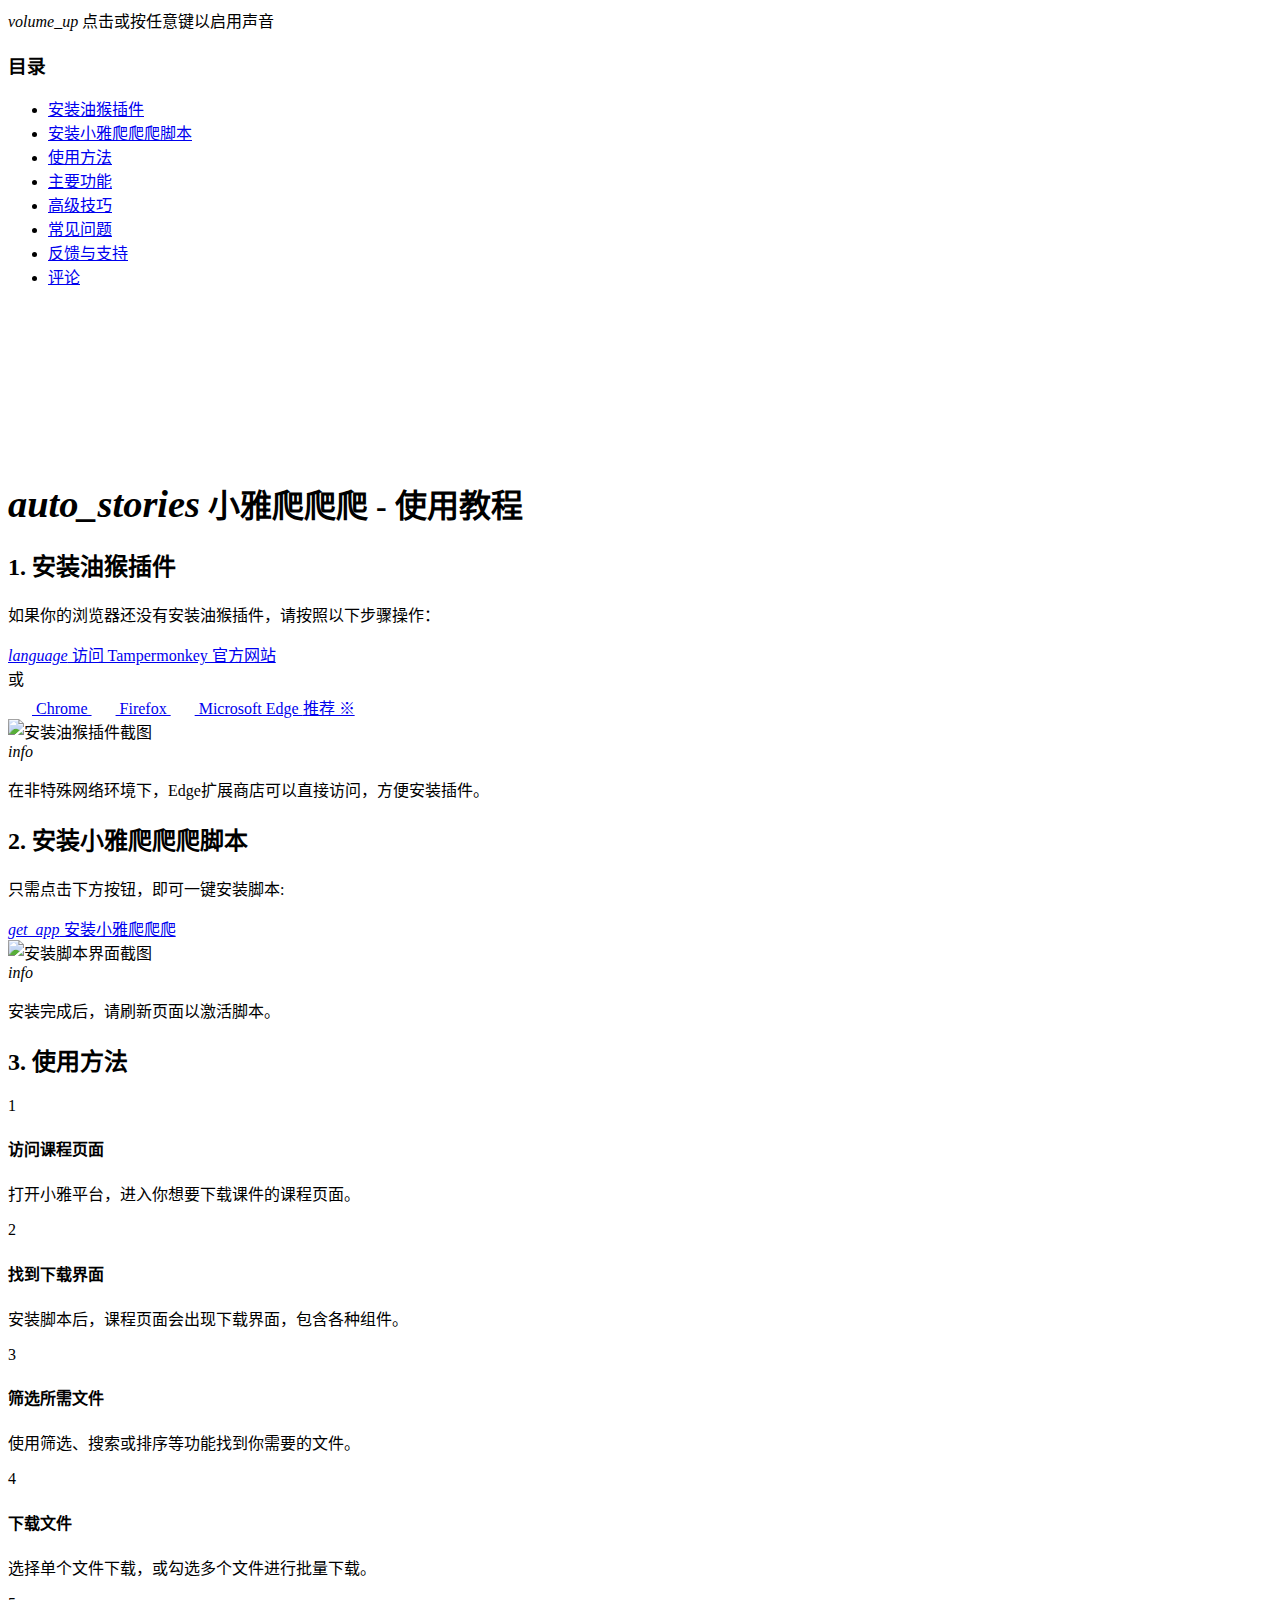
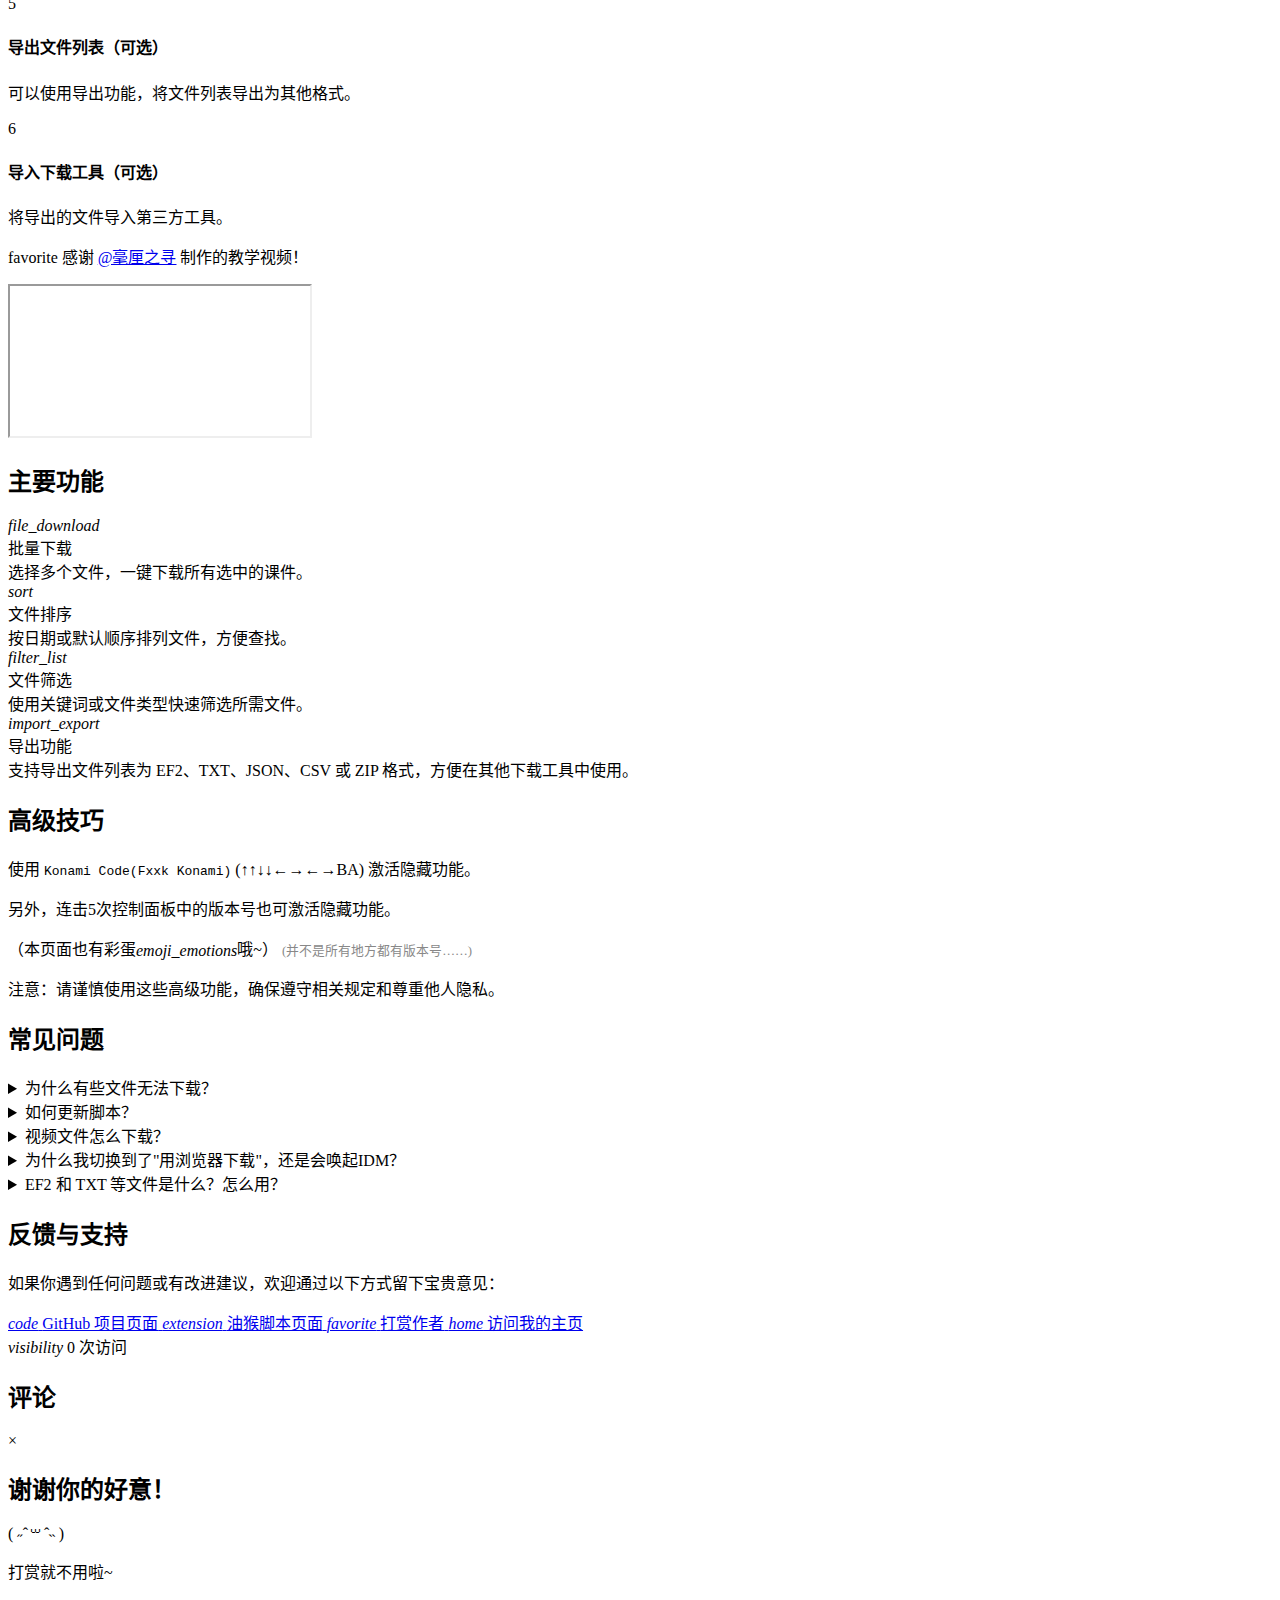
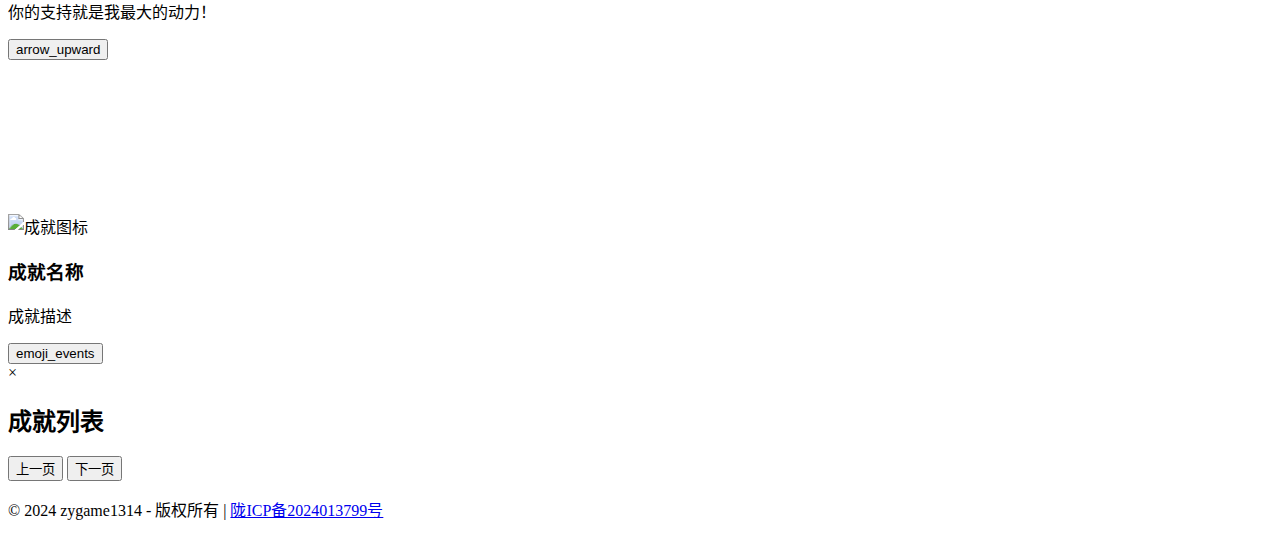
==== commit c15c1de7: "Add files via upload" ====
--- a/小雅爬爬爬.html
+++ b/小雅爬爬爬.html
@@ -5,12 +5,14 @@
     <meta charset="UTF-8">
     <meta name="viewport" content="width=device-width, initial-scale=1.0">
     <title>小雅爬爬爬 - 使用教程</title>
-    <link rel="stylesheet" type="text/css" href="CSS/stylesheet.css">
-    <script src="https://cdn.jsdelivr.net/npm/leancloud-storage/dist/av-min.js"></script>
-    <script src='//unpkg.com/valine/dist/Valine.min.js'></script>
+    <link rel="stylesheet" type="text/css"
+        href="https://jsd.onmicrosoft.cn/gh/zygame1314/XiaoyaDownloader@1.4.5/CSS/stylesheet.css">
+    <script src="https://jsd.onmicrosoft.cn/npm/leancloud-storage/dist/av-min.js"></script>
+    <script src='//npm.onmicrosoft.cn/valine/dist/Valine.min.js'></script>
 </head>
 <audio id="achievement-sound" preload="auto">
-    <source src="audio/steam_achievement.mp3" type="audio/mpeg">
+    <source src="https://jsd.onmicrosoft.cn/gh/zygame1314/XiaoyaDownloader@1.4.5/audio/steam_achievement.mp3"
+        type="audio/mpeg">
 </audio>
 
 <body>
@@ -86,7 +88,8 @@
                 </div>
             </div>
             <div class="install-tampermonkey-image">
-                <img src="images/install-tampermonkey.png" alt="安装油猴插件截图" class="tampermonkey-screenshot">
+                <img src="https://jsd.onmicrosoft.cn/gh/zygame1314/XiaoyaDownloader@1.4.5/images/install-tampermonkey.png"
+                    alt="安装油猴插件截图" class="tampermonkey-screenshot">
             </div>
         </div>
         <div class="install-note">
@@ -107,7 +110,8 @@
                 </a>
             </div>
             <div class="install-image">
-                <img src="images/install-script.png" alt="安装脚本界面截图" class="install-screenshot">
+                <img src="https://jsd.onmicrosoft.cn/gh/zygame1314/XiaoyaDownloader@1.4.5/images/install-script.png"
+                    alt="安装脚本界面截图" class="install-screenshot">
             </div>
         </div>
         <div class="install-note">
@@ -266,7 +270,7 @@
         <h2>反馈与支持</h2>
         <p>如果你遇到任何问题或有改进建议，欢迎通过以下方式留下宝贵意见：</p>
         <div class="feedback-buttons">
-            <a href="https://github.com/zygame1314/XiaoyaDownloader" target="_blank" class="feedback-button">
+            <a href="https://github.com/zygame1314/XiaoyaDownloader@1.4.5" target="_blank" class="feedback-button">
                 <i class="material-icons">code</i>
                 <span>GitHub 项目页面</span>
             </a>
@@ -345,7 +349,12 @@
         </div>
     </div>
 
-    <script src="JavaScript/main.js"></script>
+    <script src="https://jsd.onmicrosoft.cn/gh/zygame1314/XiaoyaDownloader@1.4.5/JavaScript/main.js"></script>
+    <footer class="custom-footer">
+        <p>© 2024 zygame1314 - 版权所有 | <a href="https://beian.miit.gov.cn/" target="_blank"
+                class="beian-link">陇ICP备2024013799号</a></p>
+    </footer>
+
 </body>
 
 </html>